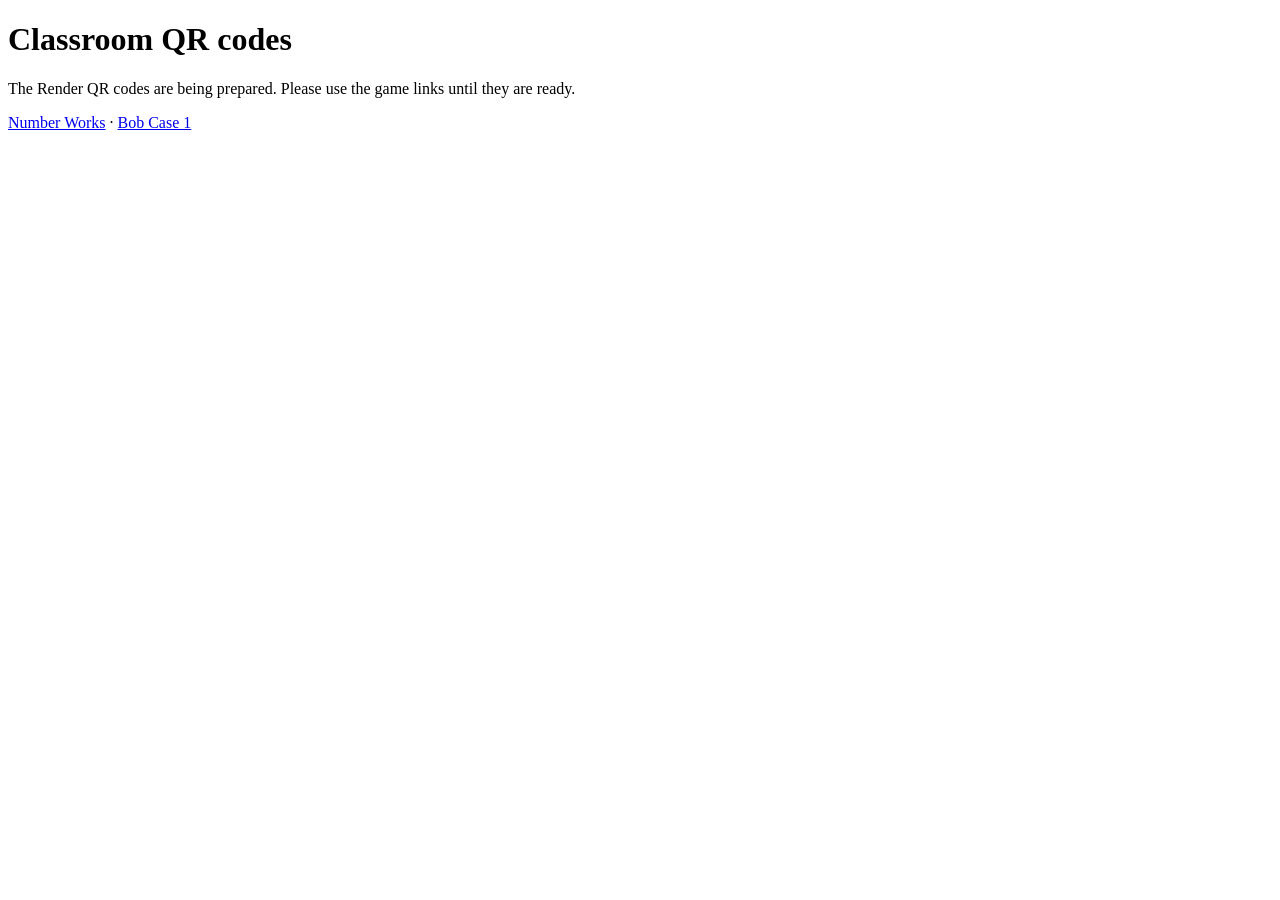
==== qr.html @ 0c16e36d "Publish Number Works and Bob ecosystem case 1" ====
<!doctype html><html lang="en"><title>Classroom QR codes</title><h1>Classroom QR codes</h1><p>The Render QR codes are being prepared. Please use the game links until they are ready.</p><p><a href="./">Number Works</a> · <a href="bob1.html">Bob Case 1</a></p></html>
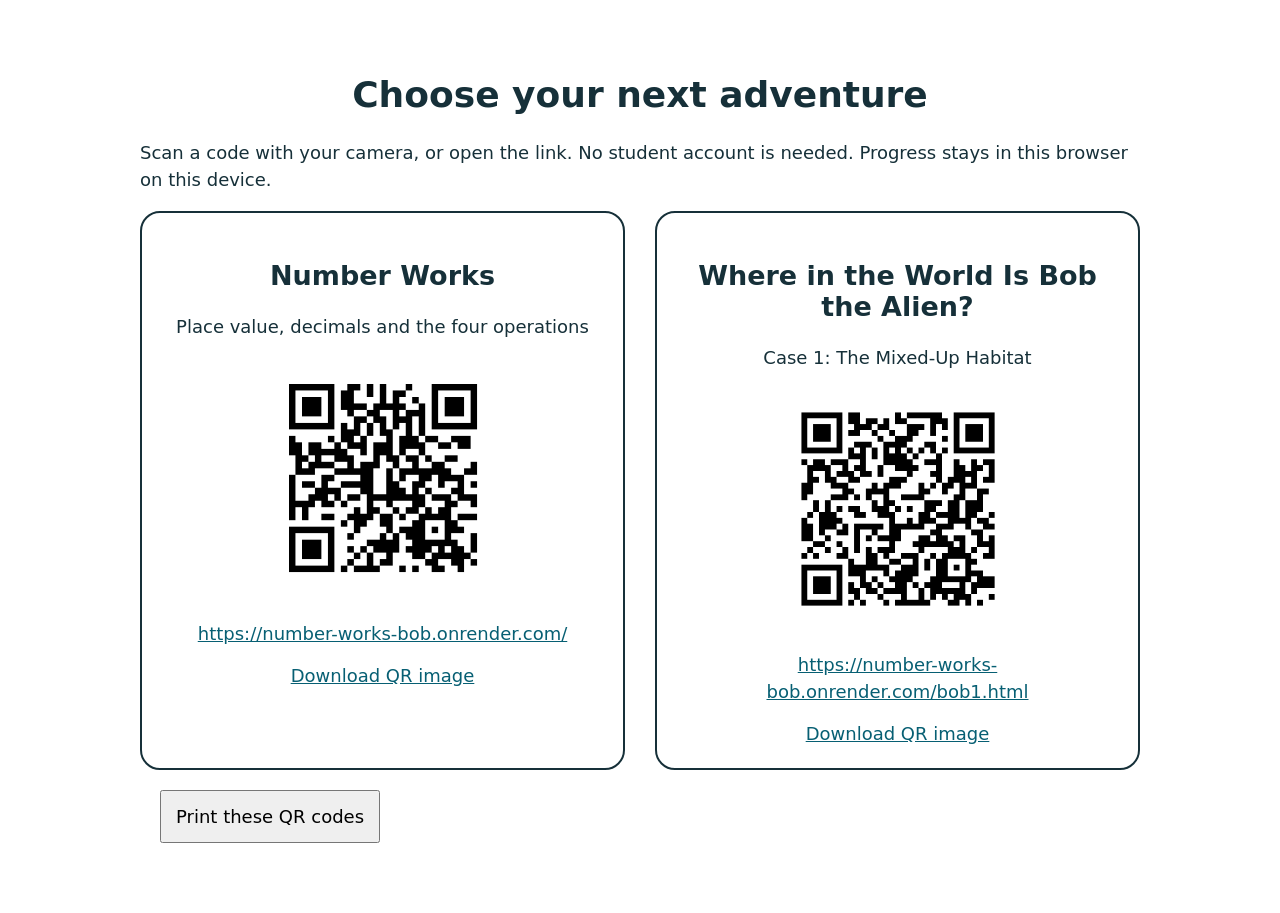
==== commit 032a4f28: "Add Render QR codes for both classroom games" ====
--- a/qr.html
+++ b/qr.html
@@ -1 +1 @@
-<!doctype html><html lang="en"><title>Classroom QR codes</title><h1>Classroom QR codes</h1><p>The Render QR codes are being prepared. Please use the game links until they are ready.</p><p><a href="./">Number Works</a> · <a href="bob1.html">Bob Case 1</a></p></html>+<!doctype html><html lang="en"><head><meta charset="utf-8"><meta name="viewport" content="width=device-width,initial-scale=1"><title>Classroom game QR codes</title><style>body{font:18px system-ui;margin:30px auto;max-width:1000px;color:#163039;padding:20px}h1{text-align:center}.cards{display:flex;gap:30px;flex-wrap:wrap}section{border:2px solid #163039;border-radius:20px;padding:24px;flex:1;min-width:260px;text-align:center}img{width:240px;max-width:100%}a{color:#075f73;overflow-wrap:anywhere}button{padding:14px;font:inherit;margin:20px}p{line-height:1.5}@media print{button{display:none}body{margin:0}section{break-inside:avoid}}</style></head><body><h1>Choose your next adventure</h1><p>Scan a code with your camera, or open the link. No student account is needed. Progress stays in this browser on this device.</p><div class="cards"><section><h2>Number Works</h2><p>Place value, decimals and the four operations</p><img src="Number_Works_QR.png" alt="QR code for Number Works"><p><a href="https://number-works-bob.onrender.com/">https://number-works-bob.onrender.com/</a></p><a href="Number_Works_QR.png" download>Download QR image</a></section><section><h2>Where in the World Is Bob the Alien?</h2><p>Case 1: The Mixed-Up Habitat</p><img src="Bob_Case_1_QR.png" alt="QR code for Where in the World Is Bob the Alien?"><p><a href="https://number-works-bob.onrender.com/bob1.html">https://number-works-bob.onrender.com/bob1.html</a></p><a href="Bob_Case_1_QR.png" download>Download QR image</a></section></div><button onclick="window.print()">Print these QR codes</button></body></html>
